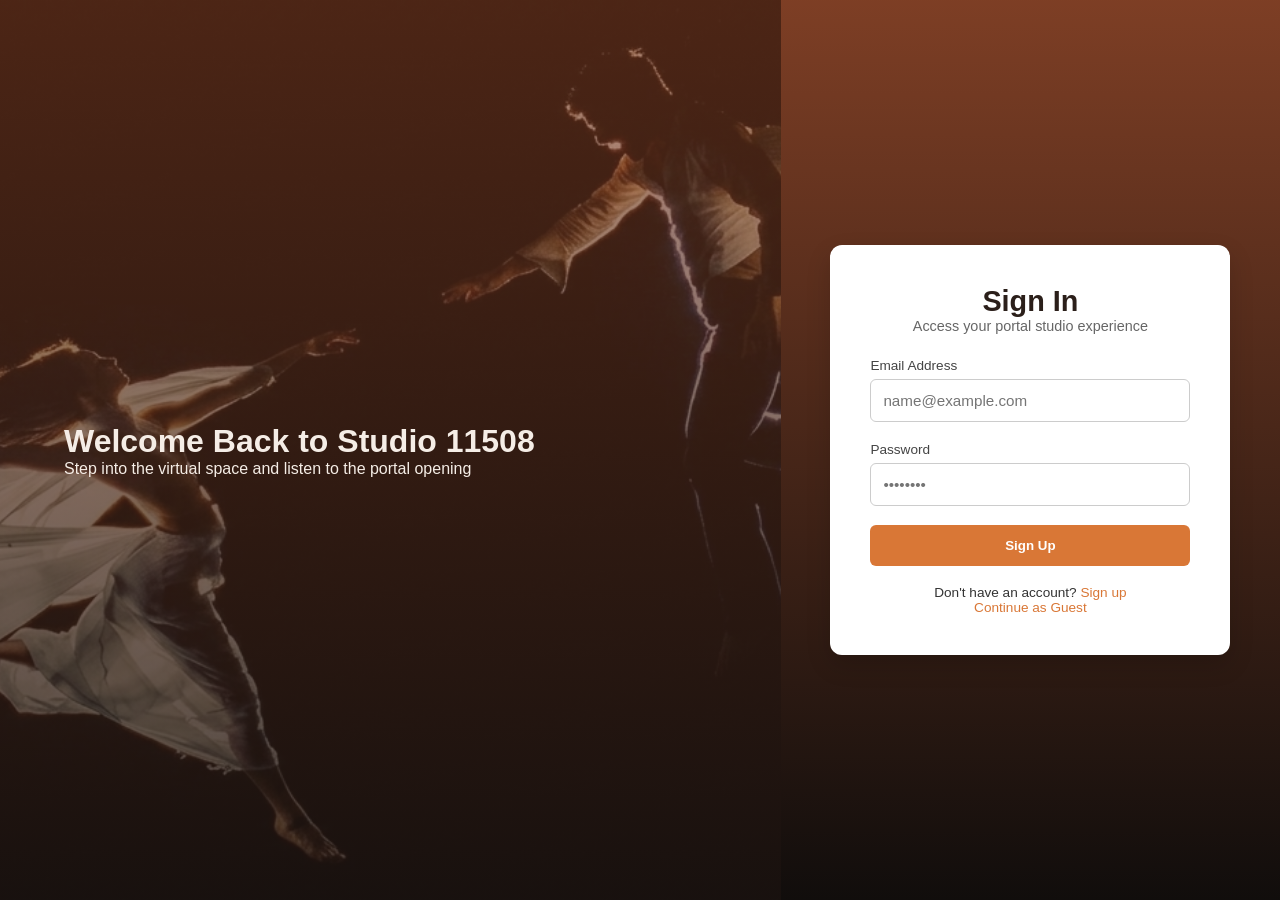
==== milestone1/login.html @ 324a4e28 "finished milestone 1" ====
<!DOCTYPE html>
<html lang="en">
    <head>
        <meta charset="UTF-8">
        <title>Studio 11508 - Login</title>
        <link rel="stylesheet" href="styles.css">
    </head>
    <body>
        <script src="transition.js"></script>
        <div class="split-container">
            <div class="left-panel">
                <h1>Welcome Back to Studio 11508</h1>
                <p>Step into the virtual space and listen to the portal opening</p>
            </div>
            <div class="right-panel">
                <div class="auth-card">
                    <div class="brand-header">
                        <h1>Sign In</h1>
                        <p>Access your portal studio experience</p>
                    </div>
                    <form action="index.html" method="GET">
                        <div class="form-group">
                            <label for="email">Email Address</label>
                            <input type="email" id="email" required placeholder="name@example.com">
                        </div>
                        <div class="form-group">
                            <label for="password">Password</label>
                            <input type="password" id="password" required placeholder="••••••••">
                        </div>
                        <button type="submit" class="btn-primary">Sign Up</button>
                    </form>
                    <div class="auth-links">
                        <p>Don't have an account? <a href="register.html">Sign up</a></p>
                        <p><a href="index.html">Continue as Guest</a></p>
                    </div>
                </div>
            </div>
        </div>
    </body>
</html>
---- milestone1/styles.css ----
/* Studio 11508 - Cozy Teakwood Theme */
:root {
    --bg-dark: #2b1f1a;
    --panel-bg: #2b1f1a;
    --accent-warm: #d97736;
    --accent-hover: #b85d20;
    --text-light: #f5ede6;
    --text-muted: #a8988e;
    --card-bg: rgba(255, 255, 255, 0.95);
}

* {
    box-sizing: border-box;
    margin: 0;
    padding: 0;
    font-family: 'Segoe UI', 'Segoe UI', Tahoma, Geneva, Verdana, sans-serif;
}

body {
    background-color: var(--bg-dark);
    color: var(--text-light);
    min-height: 100vh;
}

html::after {
    content: "";
    position: fixed;
    inset: 0;
    background-color: #2b1f1a;
    z-index: 999999;
    opacity: 1;
    pointer-events: none;
    transition: opacity 0.5s ease;
}

html.is-loaded::after {
    opacity: 0;
}

/* Split screen layout for auth pages */
.split-container {
    display: flex;
    min-height: 100vh;
}

.left-panel {
    flex: 1.2;
    background: linear-gradient(rgba(136, 66, 38, 0.562), rgba(30, 21, 18, 0.8)),
                url('leftpanel.jpg') center/cover no-repeat;
    display: flex;
    flex-direction: column;
    justify-content: center;
    padding: 4rem;
}

.right-panel {
    flex: 0.8;
    background: linear-gradient(rgba(159, 75, 41, 0.71), rgba(15, 12, 11, 0.938));
    color: #333;
    display: flex;
    align-items: center;
    justify-content: center;
    padding: 2rem;
}

.register-panel {
    background: linear-gradient(rgba(143, 68, 38, 0.667), rgba(30, 21, 18, 0.8)),
                url('register-leftpanel.png') center/cover no-repeat;
}
/* Auth card styles */
.auth-card {
    width: 100%;
    max-width: 400px;
    background: #ffffff;
    padding: 2.5rem;
    border-radius: 12px;
    box-shadow: 0 10px 25px rgba(0, 0, 0, 0.15);
    text-align: center;
}

.brand-header h1 {
    font-size: 1.8rem;
    color: #2b1f1a;
}

.brand-header p {
    color: #666;
    margin-bottom: 1.5rem;
    font-size: 0.9rem;
}

.form-group {
    margin-bottom: 1.2rem;
    text-align: left;
}

.form-group label {
    display: block;
    font-size: 0.85rem;
    margin-bottom: 0.4rem;
    color: #444;
}

.form-group input {
    width: 100%;
    padding: 0.75rem;
    border: 1px solid #ccc;
    border-radius: 6px;
    font-size: 0.95rem;
}

.btn-primary {
    width: 100%;
    padding: 0.8rem;
    background-color: var(--accent-warm);
    color: white;
    border: none;
    border-radius: 6px;
    font-weight: bold;
    cursor: pointer;
    transition: background 0.2s ease;
}

.btn-primary:hover {
    background-color: var(--accent-hover);
}

.auth-links {
    margin-top: 1.2rem;
    font-size: 0.85rem;
}

.auth-links a {
    color: var(--accent-warm);
    text-decoration: none;
}

/* Home page navigation & dashboard */
.navbar {
    display: flex;
    justify-content: space-between;
    align-items: center;
    padding: 1.5rem 3rem;
    background-color: var(--panel-bg);
    border-bottom: 1px solid #db6232;
}

.nav-links a {
    color: var(--text-light);
    text-decoration: none;
    margin-left: 2rem;
}

.hero-dashboard {
    padding: 3rem;
    display: grid;
    grid-template-columns: 1fr 2fr;
    gap: 2rem;
}

.glass-nav {
    background: rgba(83, 42, 24, 0.372);
    backdrop-filter: blur(10px);
    padding: 2rem;
    border-radius: 12px;
    border: 1px solid rgba(29, 26, 26, 0.05);
}

.glass-nav ul {
    list-style: none;
}

.glass-nav li {
    padding: 1rem 0;
    border-bottom: 1px solid rgba(255, 255, 255, 0.05);
    cursor: pointer;
}

.studio-main {
    background: linear-gradient(rgba(159, 75, 41, 0.71), rgba(15, 12, 11, 0.938));
    padding: 2rem;
    border-radius: 12px;
    display: flex;
    flex-direction: column;
    justify-content: space-between;
}
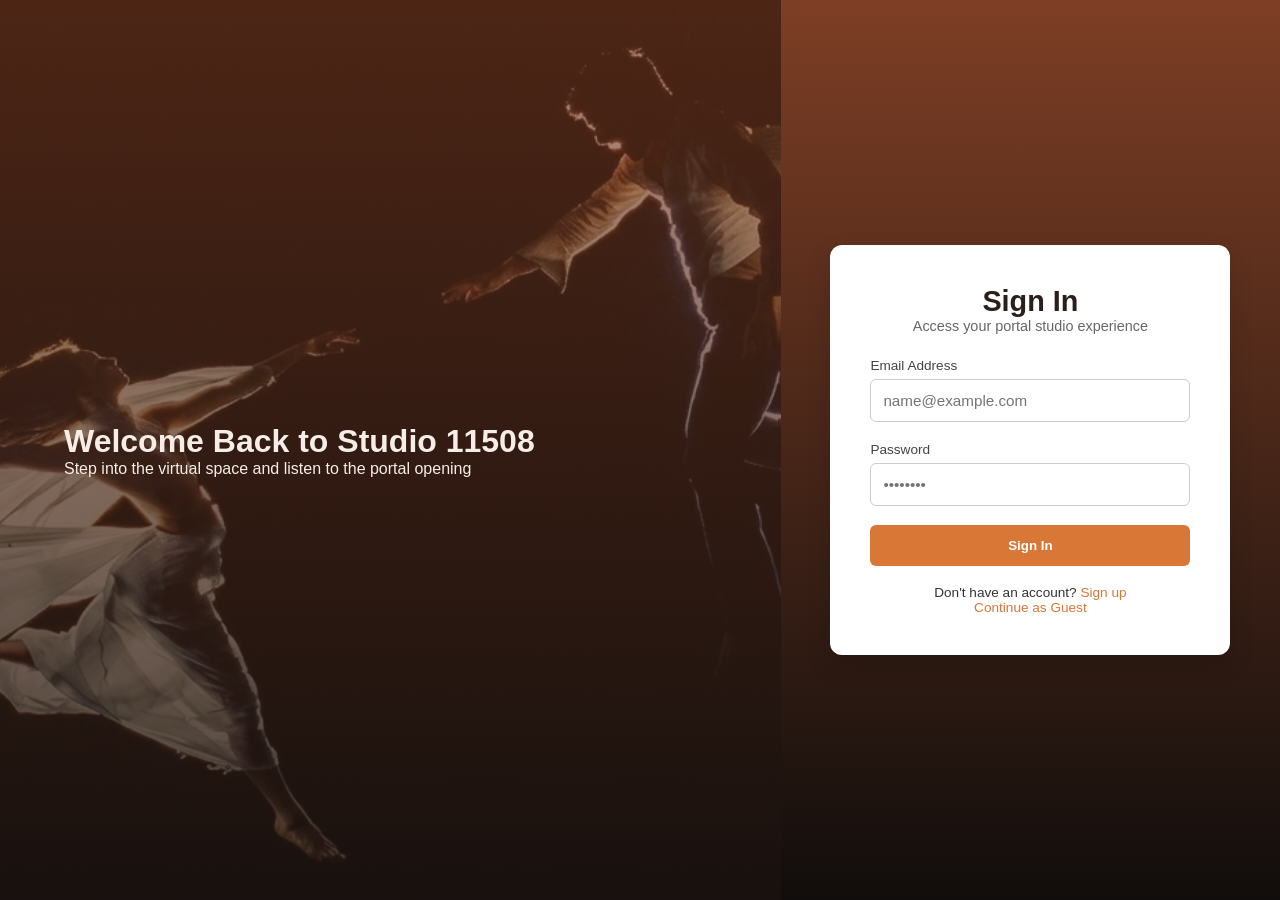
==== commit da03a65d: "updated login.html" ====
--- a/milestone1/login.html
+++ b/milestone1/login.html
@@ -18,16 +18,16 @@
                         <h1>Sign In</h1>
                         <p>Access your portal studio experience</p>
                     </div>
-                    <form action="index.html" method="GET">
+                    <form action="/api/login" method="POST">
                         <div class="form-group">
                             <label for="email">Email Address</label>
-                            <input type="email" id="email" required placeholder="name@example.com">
+                            <input type="email" id="email" name="email" required placeholder="name@example.com">
                         </div>
                         <div class="form-group">
                             <label for="password">Password</label>
-                            <input type="password" id="password" required placeholder="••••••••">
+                            <input type="password" id="password" name="password" required placeholder="••••••••">
                         </div>
-                        <button type="submit" class="btn-primary">Sign Up</button>
+                        <button type="submit" class="btn-primary">Sign In</button>
                     </form>
                     <div class="auth-links">
                         <p>Don't have an account? <a href="register.html">Sign up</a></p>
